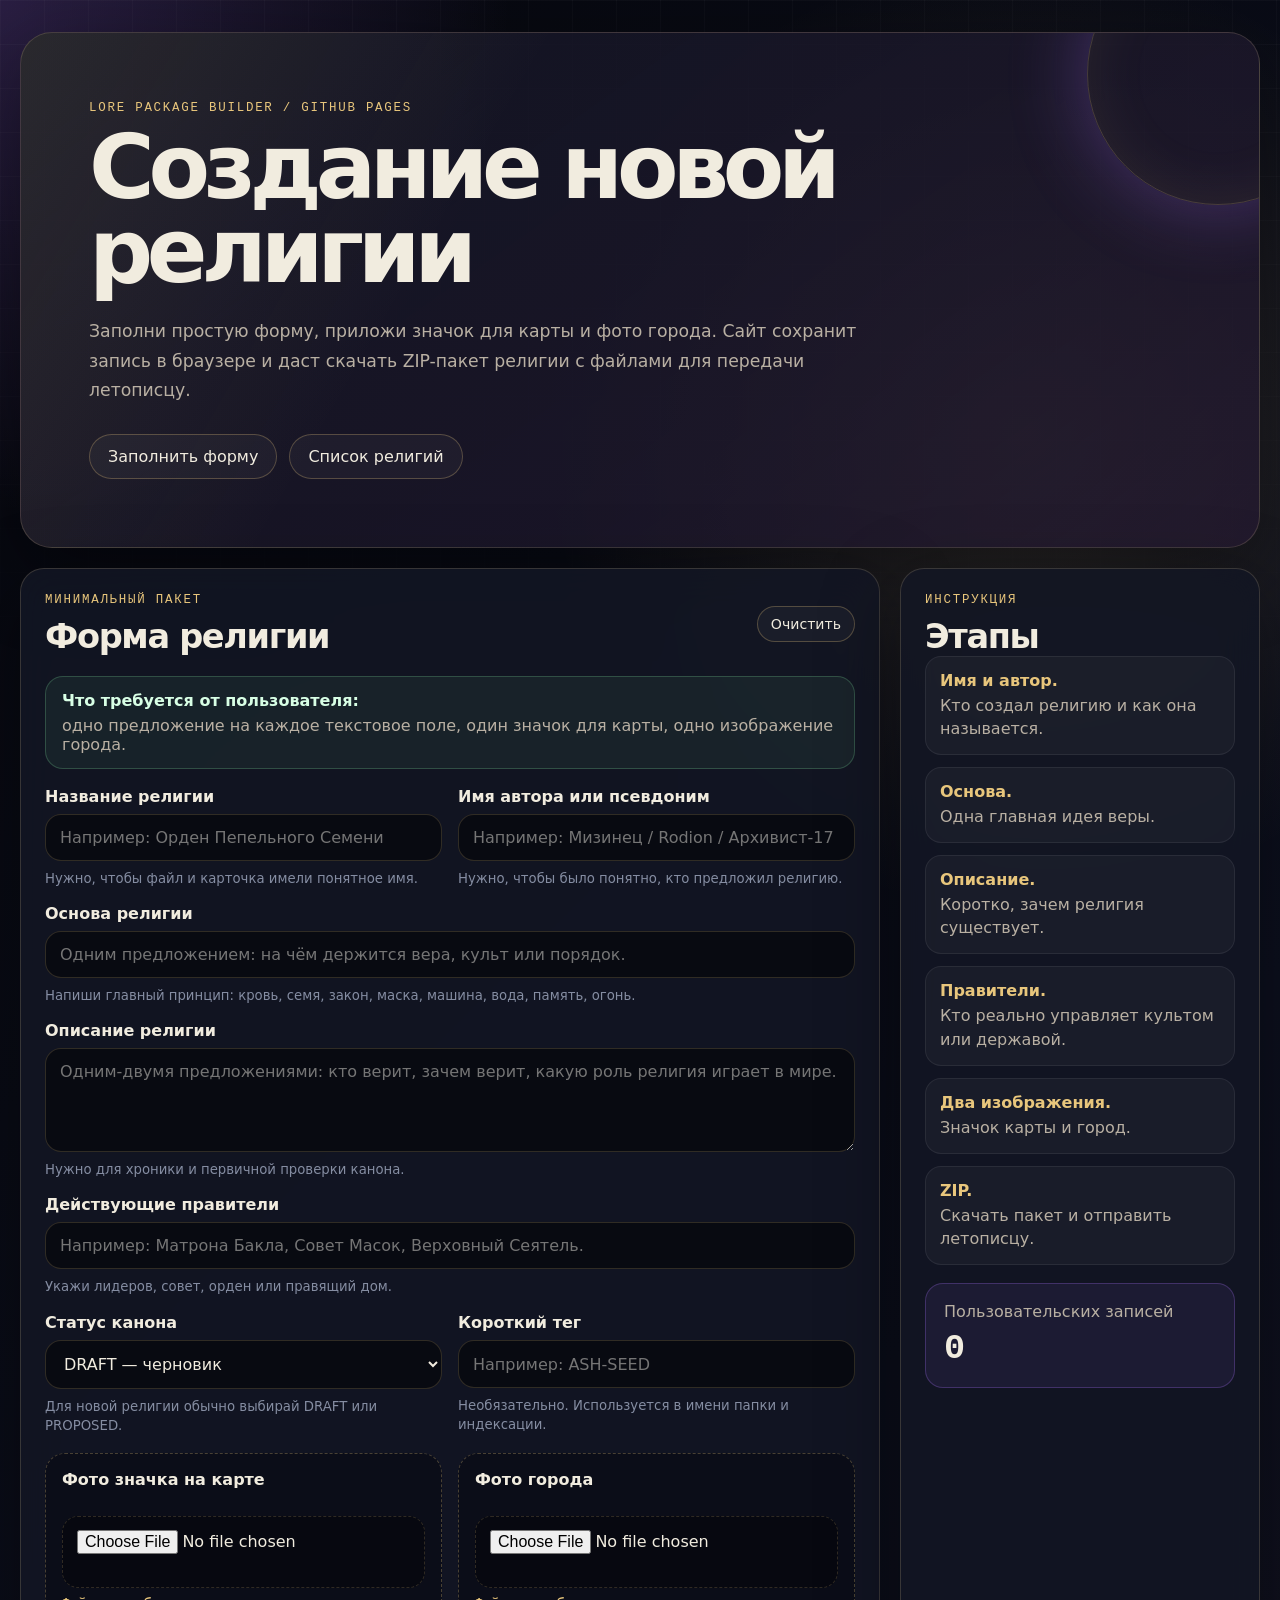
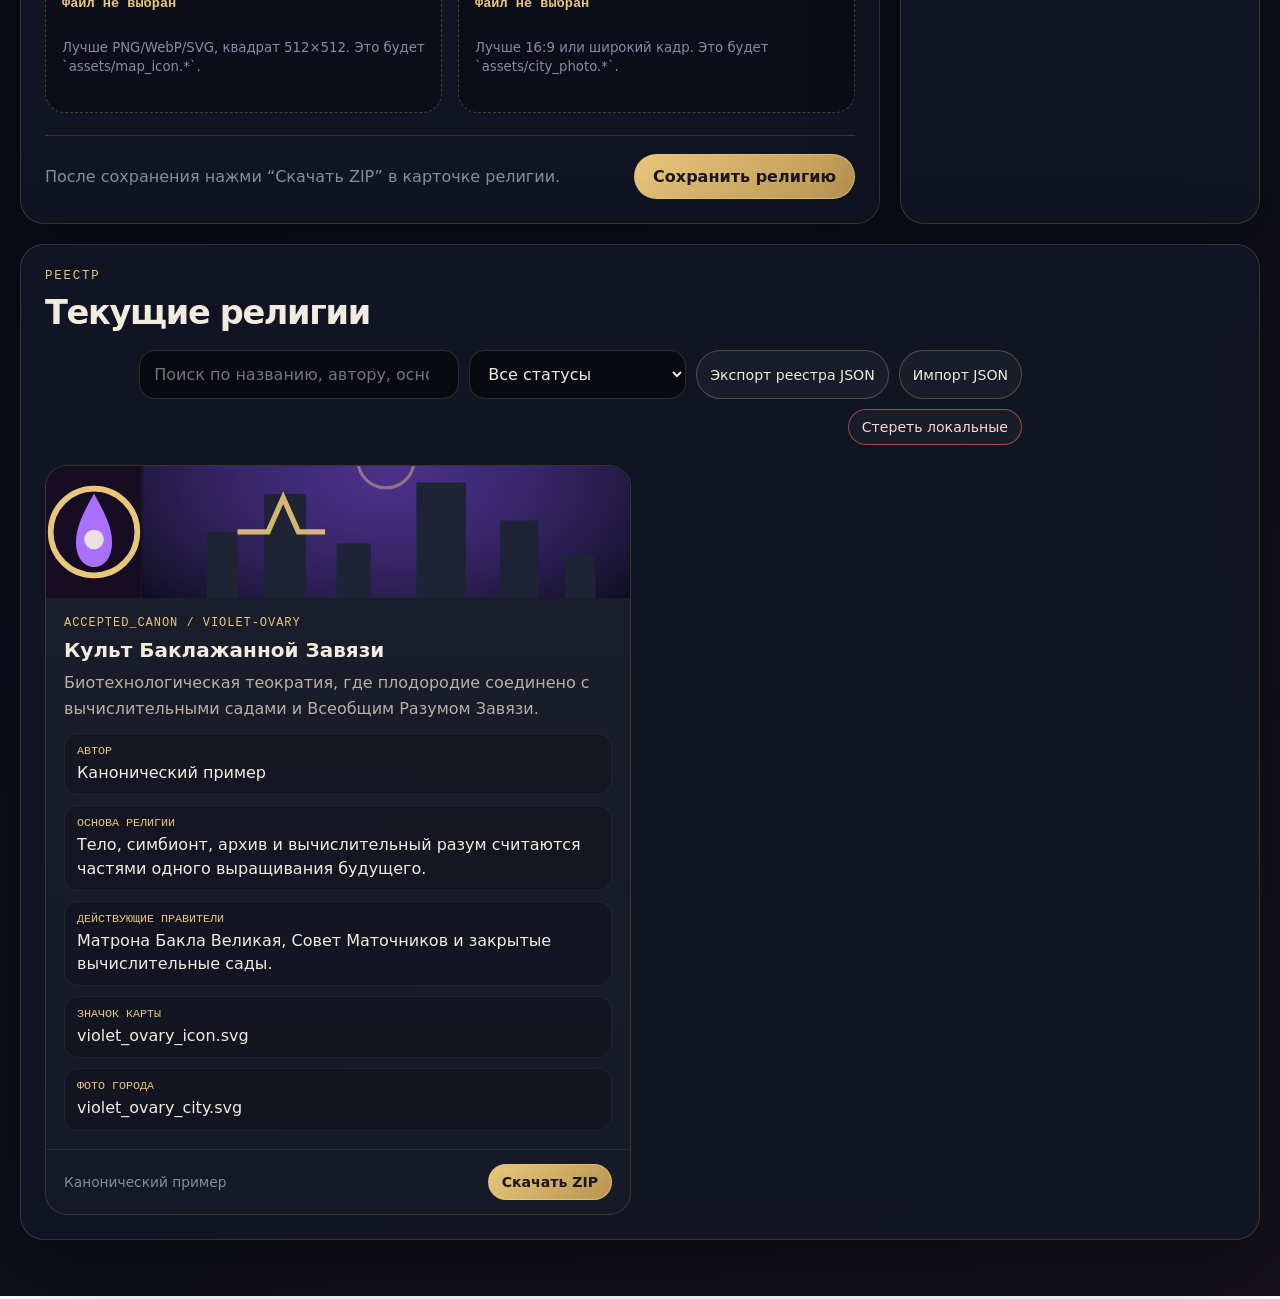
==== index.html @ ebc5a239 "Add initial files for Terra Srezannaya Religion Package Builder - Create default_religions.json to d" ====
<!doctype html>
<html lang="ru">
<head>
  <meta charset="utf-8" />
  <meta name="viewport" content="width=device-width, initial-scale=1" />
  <meta name="description" content="Форма создания минимального ZIP-пакета новой религии для лора Терры Срезанной." />
  <title>Терра Срезанная — Пакет новой религии</title>
  <link rel="stylesheet" href="styles.css" />
</head>
<body>
  <div class="page-shell">
    <header class="hero">
      <div class="hero__badge">LORE PACKAGE BUILDER / GITHUB PAGES</div>
      <h1>Создание новой религии</h1>
      <p>
        Заполни простую форму, приложи значок для карты и фото города. Сайт сохранит запись в браузере и даст скачать ZIP-пакет религии с файлами для передачи летописцу.
      </p>
      <div class="hero__actions">
        <a class="button button--ghost" href="#religion-form">Заполнить форму</a>
        <a class="button button--ghost" href="#registry">Список религий</a>
      </div>
    </header>

    <main class="layout">
      <section class="panel panel--form" aria-labelledby="form-title">
        <div class="panel__header">
          <div>
            <p class="eyebrow">Минимальный пакет</p>
            <h2 id="form-title">Форма религии</h2>
          </div>
          <button id="reset-form" class="button button--small" type="button">Очистить</button>
        </div>

        <form id="religion-form" autocomplete="off">
          <div class="step-box">
            <strong>Что требуется от пользователя:</strong>
            <span>одно предложение на каждое текстовое поле, один значок для карты, одно изображение города.</span>
          </div>

          <div class="grid">
            <label>
              <span>Название религии</span>
              <input name="name" maxlength="80" required placeholder="Например: Орден Пепельного Семени" />
              <em>Нужно, чтобы файл и карточка имели понятное имя.</em>
            </label>

            <label>
              <span>Имя автора или псевдоним</span>
              <input name="author" maxlength="80" required placeholder="Например: Мизинец / Rodion / Архивист-17" />
              <em>Нужно, чтобы было понятно, кто предложил религию.</em>
            </label>

            <label class="full">
              <span>Основа религии</span>
              <input name="basis" maxlength="220" required placeholder="Одним предложением: на чём держится вера, культ или порядок." />
              <em>Напиши главный принцип: кровь, семя, закон, маска, машина, вода, память, огонь.</em>
            </label>

            <label class="full">
              <span>Описание религии</span>
              <textarea name="description" maxlength="640" rows="4" required placeholder="Одним-двумя предложениями: кто верит, зачем верит, какую роль религия играет в мире."></textarea>
              <em>Нужно для хроники и первичной проверки канона.</em>
            </label>

            <label class="full">
              <span>Действующие правители</span>
              <input name="rulers" maxlength="220" required placeholder="Например: Матрона Бакла, Совет Масок, Верховный Сеятель." />
              <em>Укажи лидеров, совет, орден или правящий дом.</em>
            </label>

            <label>
              <span>Статус канона</span>
              <select name="status" required>
                <option value="DRAFT">DRAFT — черновик</option>
                <option value="PROPOSED">PROPOSED — предложено</option>
                <option value="PENDING_RESPONSE">PENDING_RESPONSE — ждёт ответа</option>
                <option value="ACCEPTED_LOCAL">ACCEPTED_LOCAL — принято локально</option>
                <option value="ACCEPTED_CANON">ACCEPTED_CANON — основной канон</option>
              </select>
              <em>Для новой религии обычно выбирай DRAFT или PROPOSED.</em>
            </label>

            <label>
              <span>Короткий тег</span>
              <input name="tag" maxlength="32" placeholder="Например: ASH-SEED" />
              <em>Необязательно. Используется в имени папки и индексации.</em>
            </label>
          </div>

          <div class="uploads">
            <label class="upload-card">
              <span>Фото значка на карте</span>
              <input id="map-icon" name="mapIcon" type="file" accept="image/png,image/jpeg,image/webp,image/svg+xml" required />
              <strong id="map-icon-name">Файл не выбран</strong>
              <em>Лучше PNG/WebP/SVG, квадрат 512×512. Это будет `assets/map_icon.*`.</em>
              <img id="map-icon-preview" alt="Превью значка" hidden />
            </label>

            <label class="upload-card">
              <span>Фото города</span>
              <input id="city-photo" name="cityPhoto" type="file" accept="image/png,image/jpeg,image/webp,image/svg+xml" required />
              <strong id="city-photo-name">Файл не выбран</strong>
              <em>Лучше 16:9 или широкий кадр. Это будет `assets/city_photo.*`.</em>
              <img id="city-photo-preview" alt="Превью города" hidden />
            </label>
          </div>

          <div class="form-footer">
            <p id="form-status" role="status" aria-live="polite">После сохранения нажми “Скачать ZIP” в карточке религии.</p>
            <button class="button button--primary" type="submit">Сохранить религию</button>
          </div>
        </form>
      </section>

      <aside class="panel panel--rules" aria-labelledby="steps-title">
        <p class="eyebrow">Инструкция</p>
        <h2 id="steps-title">Этапы</h2>
        <ol class="steps">
          <li><strong>Имя и автор.</strong><span>Кто создал религию и как она называется.</span></li>
          <li><strong>Основа.</strong><span>Одна главная идея веры.</span></li>
          <li><strong>Описание.</strong><span>Коротко, зачем религия существует.</span></li>
          <li><strong>Правители.</strong><span>Кто реально управляет культом или державой.</span></li>
          <li><strong>Два изображения.</strong><span>Значок карты и город.</span></li>
          <li><strong>ZIP.</strong><span>Скачать пакет и отправить летописцу.</span></li>
        </ol>
        <div class="stat-card">
          <span>Пользовательских записей</span>
          <strong id="local-count">0</strong>
        </div>
      </aside>
    </main>

    <section id="registry" class="panel registry" aria-labelledby="registry-title">
      <div class="panel__header panel__header--wrap">
        <div>
          <p class="eyebrow">Реестр</p>
          <h2 id="registry-title">Текущие религии</h2>
        </div>
        <div class="toolbar">
          <input id="search" type="search" placeholder="Поиск по названию, автору, основе" />
          <select id="status-filter" aria-label="Фильтр по статусу">
            <option value="ALL">Все статусы</option>
            <option value="DRAFT">DRAFT</option>
            <option value="PROPOSED">PROPOSED</option>
            <option value="PENDING_RESPONSE">PENDING_RESPONSE</option>
            <option value="ACCEPTED_LOCAL">ACCEPTED_LOCAL</option>
            <option value="ACCEPTED_CANON">ACCEPTED_CANON</option>
          </select>
          <button id="export-json" class="button button--small" type="button">Экспорт реестра JSON</button>
          <label class="button button--small file-button">
            Импорт JSON
            <input id="import-json" type="file" accept="application/json" />
          </label>
          <button id="clear-all" class="button button--danger button--small" type="button">Стереть локальные</button>
        </div>
      </div>
      <div id="cards" class="cards" aria-live="polite"></div>
    </section>
  </div>

  <template id="card-template">
    <article class="religion-card">
      <div class="religion-card__media">
        <img class="card-icon" alt="Значок на карте" />
        <img class="card-city" alt="Фото города" />
      </div>
      <div class="religion-card__top">
        <div>
          <p class="religion-card__status"></p>
          <h3></h3>
        </div>
        <button class="icon-button" type="button" aria-label="Удалить запись">×</button>
      </div>
      <p class="religion-card__summary"></p>
      <dl></dl>
      <footer>
        <span class="created-at"></span>
        <button class="button button--primary button--small download-package" type="button">Скачать ZIP</button>
      </footer>
    </article>
  </template>

  <script src="app.js"></script>
</body>
</html>
---- styles.css ----
:root {
  --bg: #080912;
  --bg-2: #10121f;
  --panel: rgba(19, 22, 36, 0.88);
  --panel-strong: rgba(31, 35, 54, 0.96);
  --text: #f1ecdf;
  --muted: #b9b0a3;
  --dim: #858da2;
  --line: rgba(231, 205, 155, 0.18);
  --gold: #e8c67c;
  --violet: #a970ff;
  --red: #ff706b;
  --green: #7de0a1;
  --shadow: 0 24px 80px rgba(0, 0, 0, 0.38);
  --radius: 24px;
  --mono: "Cascadia Mono", "JetBrains Mono", Consolas, monospace;
  --sans: Inter, ui-sans-serif, system-ui, -apple-system, BlinkMacSystemFont, "Segoe UI", sans-serif;
}

* { box-sizing: border-box; }
html { scroll-behavior: smooth; }

body {
  margin: 0;
  min-height: 100vh;
  color: var(--text);
  font-family: var(--sans);
  background:
    radial-gradient(circle at top left, rgba(169, 112, 255, 0.22), transparent 32rem),
    radial-gradient(circle at 80% 15%, rgba(232, 198, 124, 0.16), transparent 30rem),
    linear-gradient(135deg, #06070d 0%, #0c0f1d 54%, #15111c 100%);
}

body::before {
  content: "";
  position: fixed;
  inset: 0;
  pointer-events: none;
  background-image:
    linear-gradient(rgba(255, 255, 255, 0.032) 1px, transparent 1px),
    linear-gradient(90deg, rgba(255, 255, 255, 0.028) 1px, transparent 1px);
  background-size: 44px 44px;
  mask-image: linear-gradient(to bottom, rgba(0,0,0,0.9), transparent 88%);
}

.page-shell {
  width: min(1240px, calc(100% - 32px));
  margin: 0 auto;
  padding: 32px 0 56px;
}

.hero {
  position: relative;
  overflow: hidden;
  border: 1px solid var(--line);
  border-radius: 32px;
  padding: clamp(28px, 6vw, 68px);
  background:
    linear-gradient(120deg, rgba(232, 198, 124, 0.11), transparent 35%),
    linear-gradient(145deg, rgba(18, 21, 35, 0.96), rgba(36, 25, 48, 0.76));
  box-shadow: var(--shadow);
}

.hero::after {
  content: "";
  position: absolute;
  top: -90px;
  right: -90px;
  width: 260px;
  height: 260px;
  border: 1px solid rgba(232, 198, 124, 0.22);
  border-radius: 50%;
  box-shadow: 0 0 80px rgba(169, 112, 255, 0.32), inset 0 0 60px rgba(232, 198, 124, 0.08);
}

.hero__badge,
.eyebrow {
  margin: 0 0 10px;
  color: var(--gold);
  font-family: var(--mono);
  font-size: 0.78rem;
  letter-spacing: 0.14em;
  text-transform: uppercase;
}

.hero h1 {
  margin: 0;
  max-width: 900px;
  font-size: clamp(2.4rem, 7vw, 5.6rem);
  line-height: 0.94;
  letter-spacing: -0.07em;
}

.hero p {
  max-width: 780px;
  margin: 24px 0 0;
  color: var(--muted);
  font-size: 1.08rem;
  line-height: 1.7;
}

.hero__actions {
  display: flex;
  flex-wrap: wrap;
  gap: 12px;
  margin-top: 28px;
}

.layout {
  display: grid;
  grid-template-columns: minmax(0, 1fr) 360px;
  gap: 20px;
  margin-top: 20px;
}

.panel {
  border: 1px solid var(--line);
  border-radius: var(--radius);
  background: var(--panel);
  box-shadow: var(--shadow);
  backdrop-filter: blur(18px);
}

.panel--form,
.panel--rules,
.registry { padding: 24px; }

.panel__header {
  display: flex;
  align-items: center;
  justify-content: space-between;
  gap: 18px;
  margin-bottom: 20px;
}

.panel__header--wrap {
  align-items: flex-start;
  flex-wrap: wrap;
}

h2 {
  margin: 0;
  font-size: clamp(1.5rem, 3vw, 2.1rem);
  letter-spacing: -0.04em;
}

.step-box {
  display: grid;
  gap: 6px;
  margin-bottom: 18px;
  padding: 14px 16px;
  border: 1px solid rgba(125, 224, 161, 0.24);
  border-radius: 18px;
  color: #d8ffe5;
  background: rgba(125, 224, 161, 0.07);
}

.step-box span { color: var(--muted); }

.grid {
  display: grid;
  grid-template-columns: repeat(2, minmax(0, 1fr));
  gap: 16px;
}

.full { grid-column: 1 / -1; }

label {
  display: grid;
  gap: 8px;
  color: var(--muted);
}

label span {
  color: var(--text);
  font-weight: 700;
}

label em,
.upload-card em {
  color: var(--dim);
  font-size: 0.83rem;
  line-height: 1.45;
  font-style: normal;
}

input,
textarea,
select {
  width: 100%;
  border: 1px solid rgba(232, 198, 124, 0.18);
  border-radius: 16px;
  padding: 13px 14px;
  color: var(--text);
  background: rgba(7, 8, 15, 0.78);
  outline: none;
  font: inherit;
}

textarea { resize: vertical; }

input:focus,
textarea:focus,
select:focus {
  border-color: rgba(232, 198, 124, 0.72);
  box-shadow: 0 0 0 4px rgba(232, 198, 124, 0.09);
}

.uploads {
  display: grid;
  grid-template-columns: repeat(2, minmax(0, 1fr));
  gap: 16px;
  margin-top: 18px;
}

.upload-card {
  min-height: 260px;
  padding: 16px;
  border: 1px dashed rgba(232, 198, 124, 0.28);
  border-radius: 20px;
  background: rgba(8, 9, 18, 0.56);
}

.upload-card input[type="file"] {
  border-style: dashed;
  cursor: pointer;
}

.upload-card strong {
  color: var(--gold);
  font-family: var(--mono);
  font-size: 0.85rem;
  word-break: break-word;
}

.upload-card img {
  width: 100%;
  height: 150px;
  object-fit: cover;
  border: 1px solid rgba(255,255,255,0.08);
  border-radius: 16px;
  background: #05060c;
}

.form-footer {
  display: flex;
  align-items: center;
  justify-content: space-between;
  gap: 16px;
  margin-top: 22px;
  padding-top: 18px;
  border-top: 1px solid var(--line);
}

.form-footer p {
  margin: 0;
  color: var(--dim);
  line-height: 1.5;
}

.steps {
  display: grid;
  gap: 12px;
  margin: 0;
  padding: 0;
  list-style: none;
}

.steps li {
  display: grid;
  gap: 4px;
  padding: 14px;
  border: 1px solid rgba(255,255,255,0.07);
  border-radius: 16px;
  background: rgba(255,255,255,0.035);
}

.steps strong { color: var(--gold); }
.steps span { color: var(--muted); line-height: 1.45; }

.stat-card {
  margin-top: 18px;
  padding: 18px;
  border: 1px solid rgba(169, 112, 255, 0.26);
  border-radius: 18px;
  background: rgba(169, 112, 255, 0.08);
}

.stat-card span {
  display: block;
  color: var(--muted);
  margin-bottom: 8px;
}

.stat-card strong {
  font-family: var(--mono);
  font-size: 2.2rem;
}

.registry { margin-top: 20px; }

.toolbar {
  display: flex;
  flex-wrap: wrap;
  gap: 10px;
  justify-content: flex-end;
}

.toolbar input { width: min(320px, 100%); }
.toolbar select { width: auto; }

.cards {
  display: grid;
  grid-template-columns: repeat(2, minmax(0, 1fr));
  gap: 18px;
}

.religion-card {
  overflow: hidden;
  border: 1px solid rgba(232, 198, 124, 0.16);
  border-radius: 22px;
  background: linear-gradient(180deg, rgba(255,255,255,0.045), rgba(255,255,255,0.018));
}

.religion-card__media {
  display: grid;
  grid-template-columns: 96px 1fr;
  gap: 0;
  height: 132px;
  border-bottom: 1px solid rgba(255,255,255,0.08);
  background: #05060c;
}

.card-icon,
.card-city {
  width: 100%;
  height: 132px;
  object-fit: cover;
}

.card-icon {
  border-right: 1px solid rgba(255,255,255,0.08);
}

.religion-card__top {
  display: flex;
  justify-content: space-between;
  gap: 12px;
  padding: 18px 18px 8px;
}

.religion-card h3 {
  margin: 0;
  font-size: 1.25rem;
}

.religion-card__status {
  margin: 0 0 8px;
  color: var(--gold);
  font-family: var(--mono);
  font-size: 0.75rem;
  letter-spacing: 0.08em;
}

.religion-card__summary {
  margin: 0;
  padding: 0 18px 12px;
  color: var(--muted);
  line-height: 1.6;
}

dl {
  display: grid;
  gap: 10px;
  margin: 0;
  padding: 0 18px 18px;
}

dl div {
  display: grid;
  gap: 3px;
  padding: 10px 12px;
  border: 1px solid rgba(255,255,255,0.06);
  border-radius: 14px;
  background: rgba(0,0,0,0.14);
}

dt {
  color: var(--gold);
  font-family: var(--mono);
  font-size: 0.73rem;
  text-transform: uppercase;
}

dd {
  margin: 0;
  color: var(--text);
  line-height: 1.45;
}

.religion-card footer {
  display: flex;
  align-items: center;
  justify-content: space-between;
  gap: 10px;
  padding: 14px 18px;
  border-top: 1px solid rgba(255,255,255,0.08);
  color: var(--dim);
  font-size: 0.86rem;
}

.button {
  display: inline-flex;
  align-items: center;
  justify-content: center;
  gap: 8px;
  border: 1px solid rgba(232, 198, 124, 0.28);
  border-radius: 999px;
  padding: 12px 18px;
  color: var(--text);
  background: rgba(255,255,255,0.035);
  text-decoration: none;
  cursor: pointer;
  font: inherit;
  transition: transform 0.15s ease, border-color 0.15s ease, background 0.15s ease;
}

.button:hover {
  transform: translateY(-1px);
  border-color: rgba(232, 198, 124, 0.62);
  background: rgba(232, 198, 124, 0.1);
}

.button--primary {
  border-color: rgba(232, 198, 124, 0.76);
  color: #1c1521;
  background: linear-gradient(135deg, #e8c67c, #b8954f);
  font-weight: 800;
}

.button--small {
  padding: 9px 13px;
  font-size: 0.88rem;
}

.button--danger {
  border-color: rgba(255, 112, 107, 0.55);
  color: #ffd6d3;
}

.file-button input { display: none; }

.icon-button {
  width: 34px;
  height: 34px;
  border: 1px solid rgba(255, 112, 107, 0.45);
  border-radius: 50%;
  color: #ffd6d3;
  background: rgba(255, 112, 107, 0.08);
  cursor: pointer;
  font-size: 1.4rem;
  line-height: 1;
}

.empty-state {
  grid-column: 1 / -1;
  padding: 28px;
  border: 1px dashed rgba(232, 198, 124, 0.22);
  border-radius: 20px;
  color: var(--muted);
  text-align: center;
}

@media (max-width: 980px) {
  .layout { grid-template-columns: 1fr; }
  .panel--rules { order: -1; }
  .cards { grid-template-columns: 1fr; }
}

@media (max-width: 720px) {
  .page-shell { width: min(100% - 20px, 1240px); padding-top: 16px; }
  .hero { border-radius: 24px; }
  .grid, .uploads { grid-template-columns: 1fr; }
  .form-footer, .religion-card footer { align-items: stretch; flex-direction: column; }
  .toolbar, .toolbar input, .toolbar select, .toolbar .button { width: 100%; }
  .religion-card__media { grid-template-columns: 86px 1fr; }
}
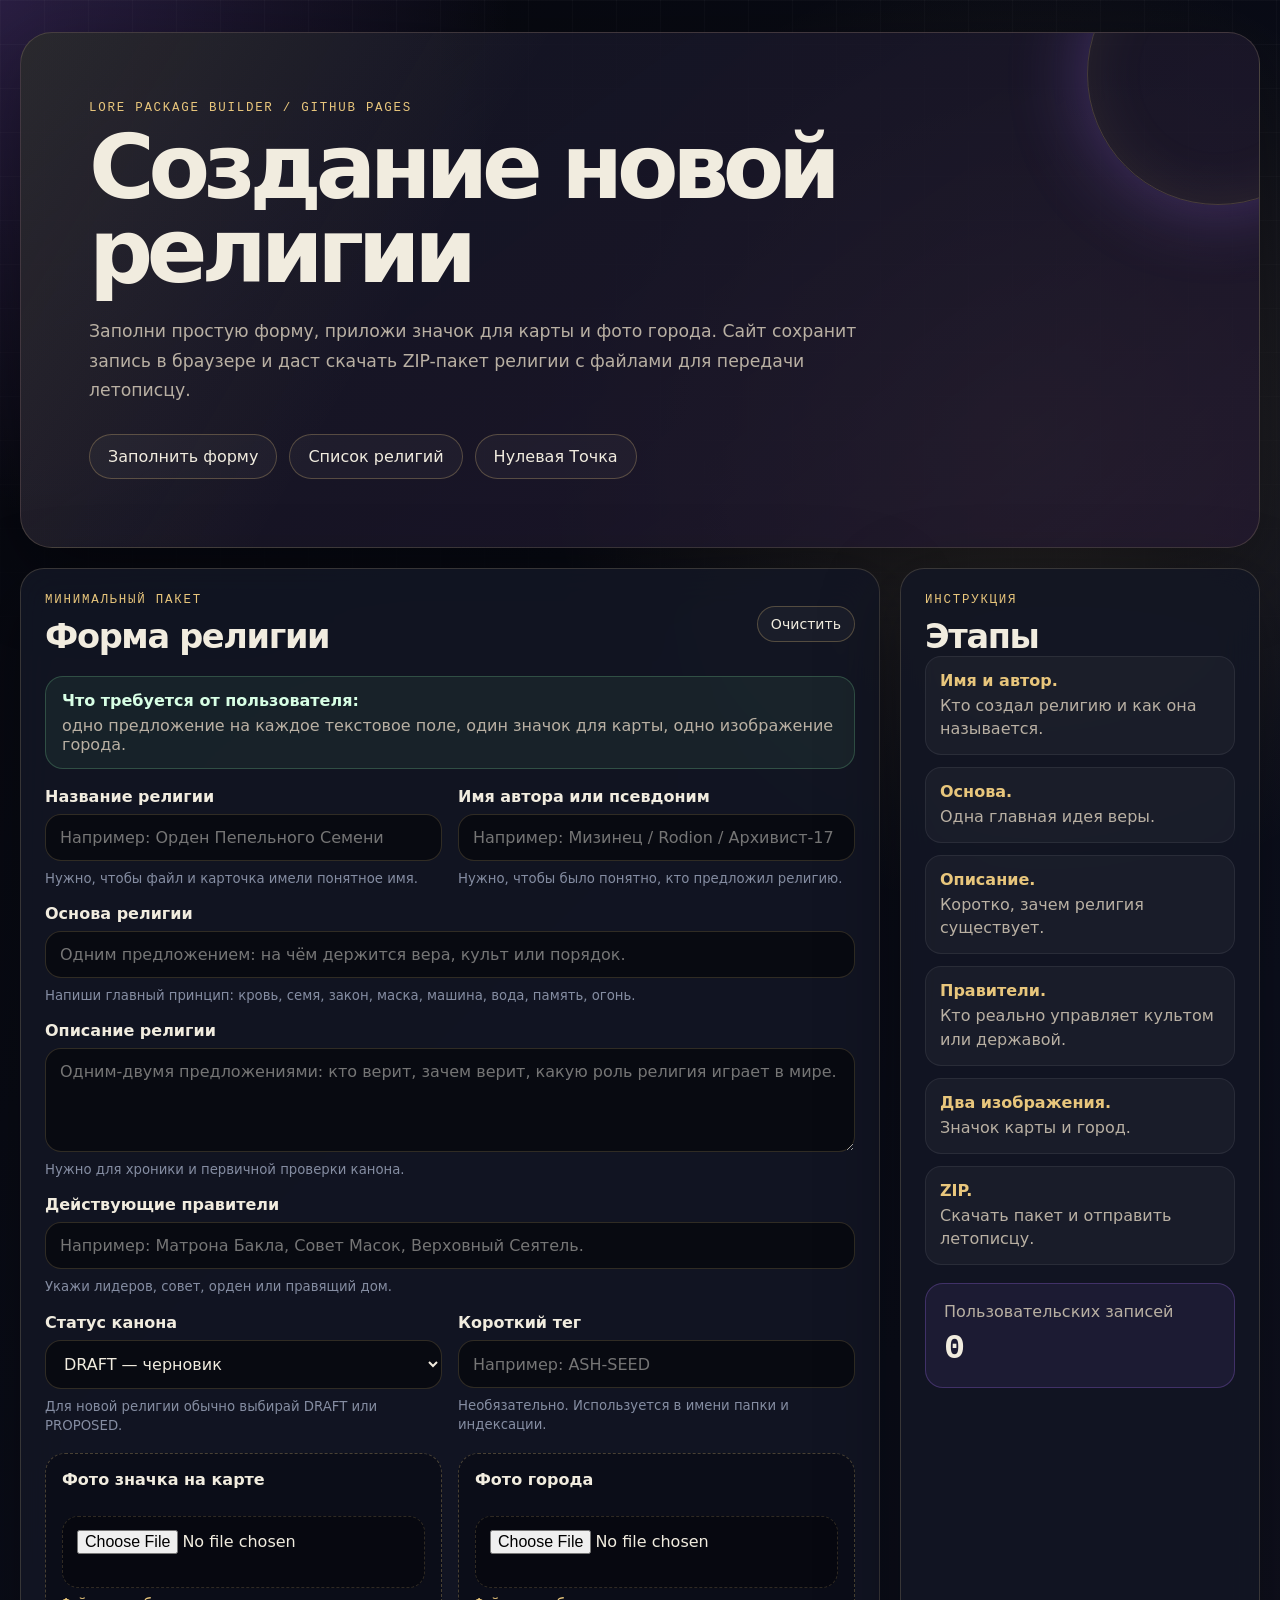
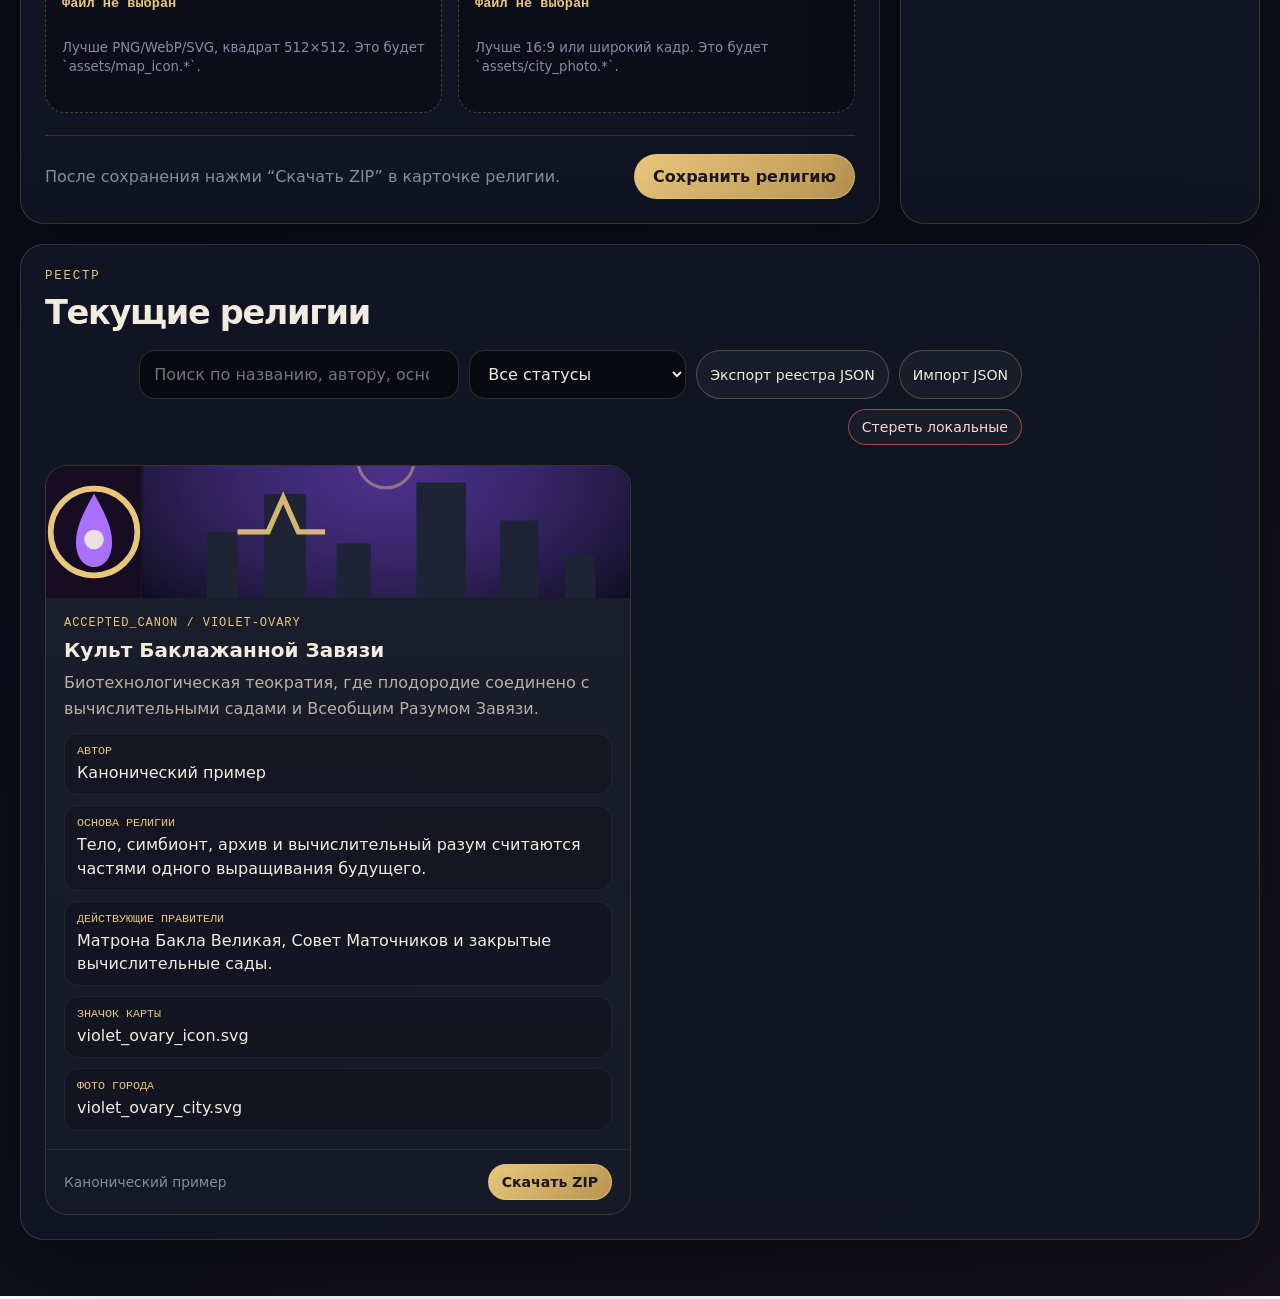
==== commit abf6cdcf: "Add link to Home page in hero actions Signed-off-by: Rodion <48344578+radik097@users.noreply.github." ====
--- a/index.html
+++ b/index.html
@@ -18,6 +18,7 @@
       <div class="hero__actions">
         <a class="button button--ghost" href="#religion-form">Заполнить форму</a>
         <a class="button button--ghost" href="#registry">Список религий</a>
+        <a class="button button--ghost" href="Home_page.html">Нулевая Точка</a>
       </div>
     </header>
 
